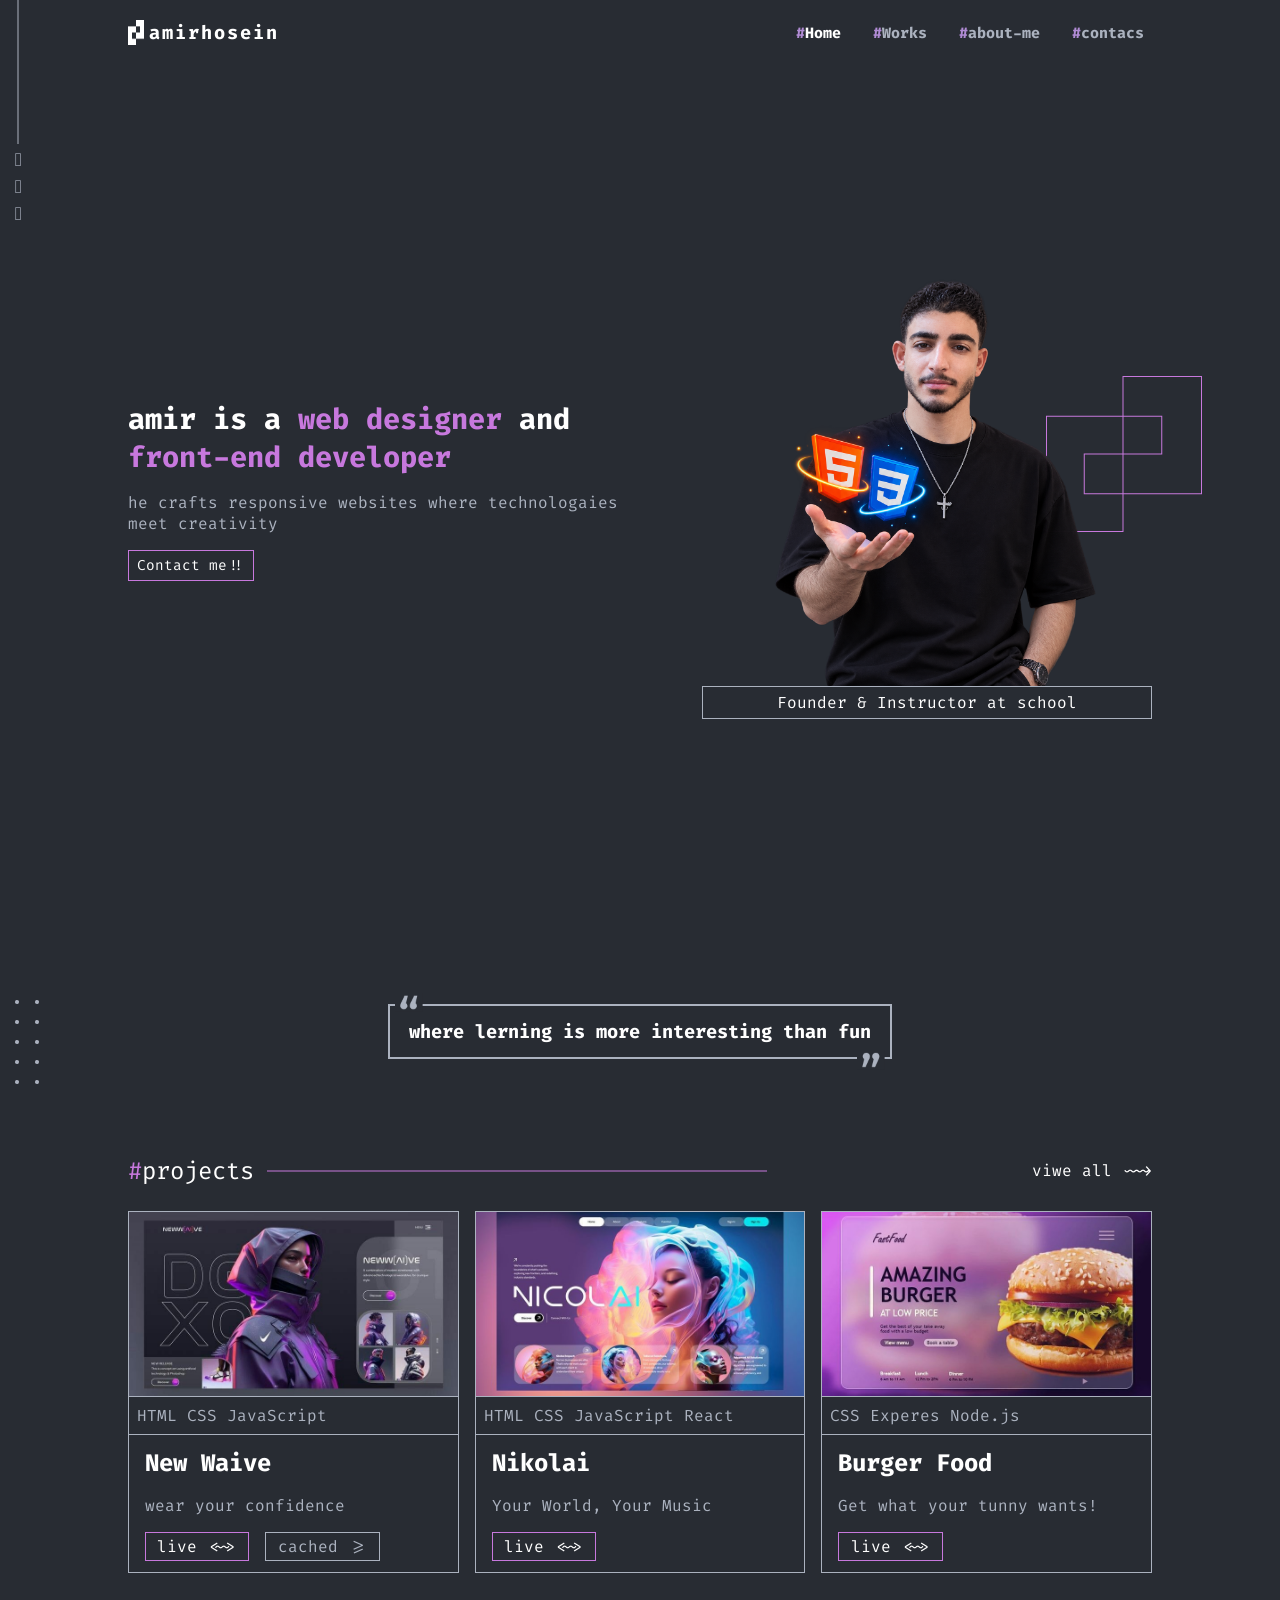
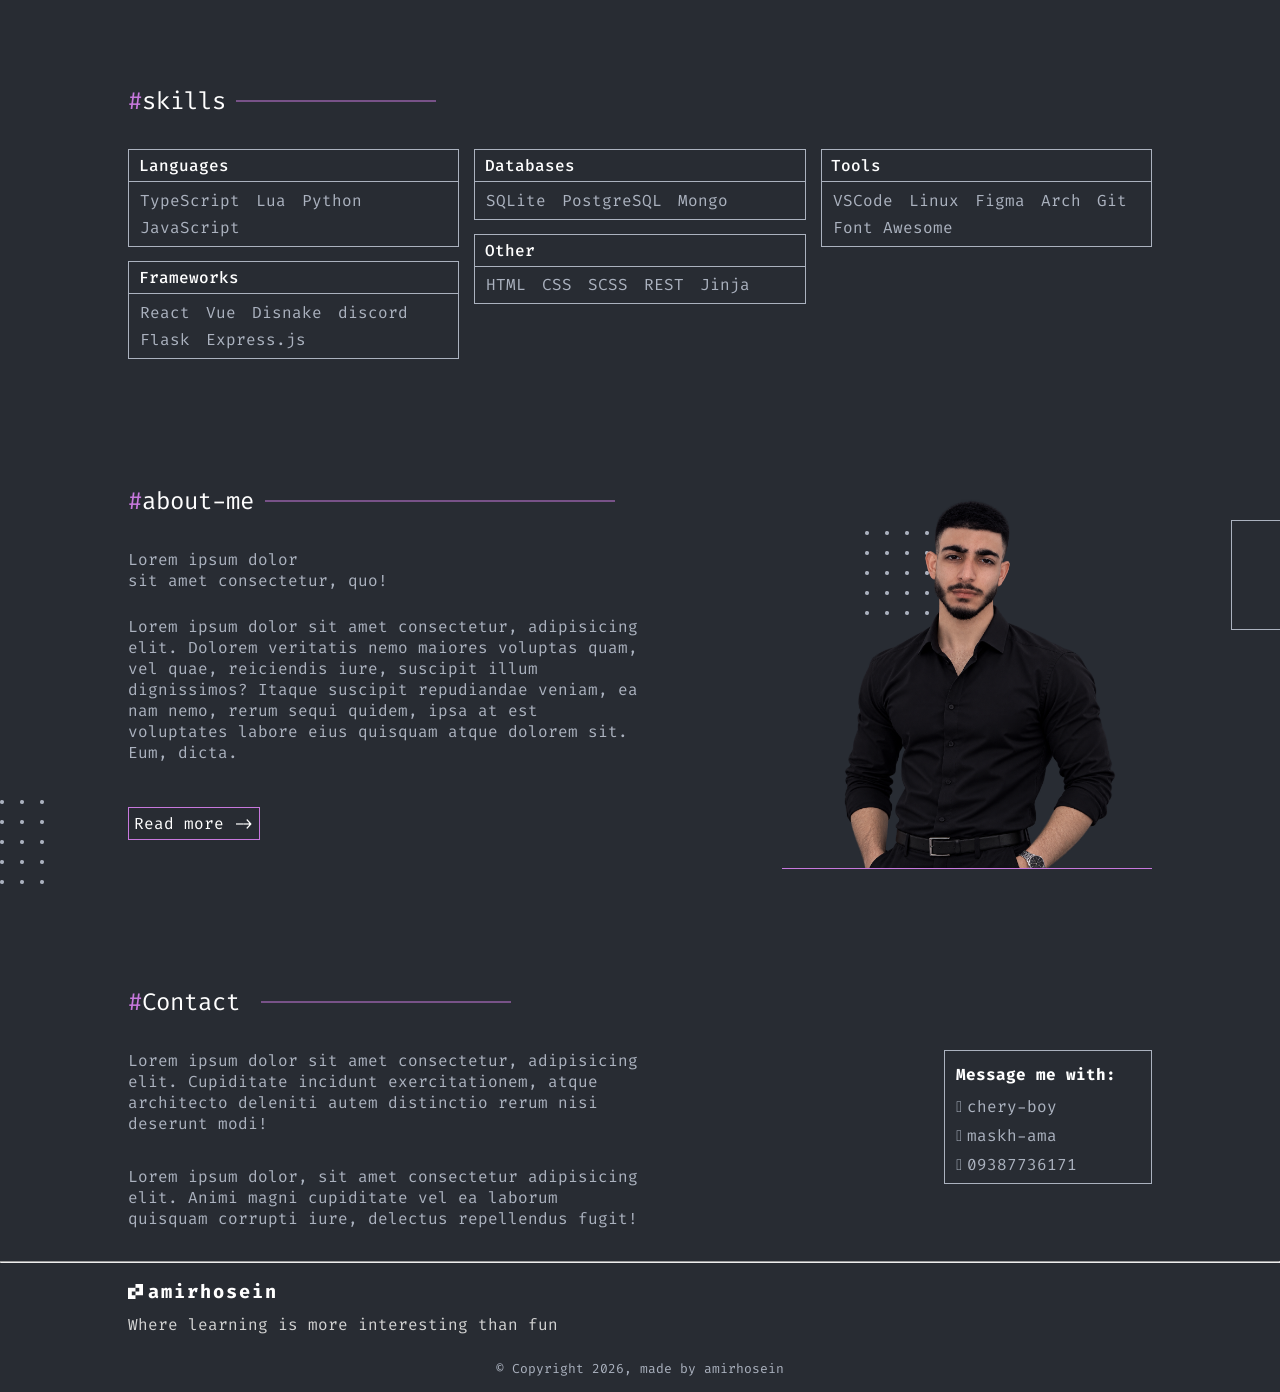
==== index.html @ d6e8367a "Add files via upload" ====
<!DOCTYPE html>
<html lang="en">
  <head>
    <meta charset="UTF-8" />
    <meta name="viewport" content="width=device-width, initial-scale=1.0" />
    <title>portfolio project</title>
    <link rel="stylesheet" href="./fonts/remixicon.css" />
    <link rel="stylesheet" href="./css/reset.css" />
    <link rel="stylesheet" href="./css/site3.css" />
    <link rel="stylesheet" href="./css/common.css">
  </head>
  <body>
    <!-- =================================header================================= -->
    <header class="main-header">
<a href="/" class="logo-header">
<img src="./images/images/logo.png" alt="logo">
  <h3 class="logo-name">amirhosein</h3>
</a>
      <nav>
        <ul class="header-list">
          <li>
            <a href="/" class="menu-option active"
              ><span class="sharp-sing">#</span>Home</a
            >
          </li>
          <li>
            <a href="./pages/projects.html" class="menu-option"
              ><span class="sharp-sing">#</span>Works</a
            >
          </li>
          <li>
            <a href="./pages/about.html" class="menu-option"
              ><span class="sharp-sing">#</span>about-me</a
            >
          </li>
          <li>
            <a href="./pages/contacts.html" class="menu-option"
              ><span class="sharp-sing">#</span>contacs</a>
          </li>
        </ul>
      </nav>
    </header>
    <!-- =============================================my info============================================= -->
    <div class="my-info">
      <section class="left-section">
        <h2>
          amir is a
          <span class="title-hilight">web designer</span> and <br />
          <span class="title-hilight">front-end developer</span>
        </h2>
        <p>
          he crafts responsive websites where technologaies <br />
          meet creativity
        </p>
        <a href="#">Contact me!!</a>
      </section>
      <section class="right-section">
        <img
          class="banner-img"
          src="./images/file_0000000006a08210802bda8597b601b0.png"
          alt="amirhosein"
        />
        <p class="banner-about">Founder & Instructor at school</p>
        <img
          src="./images/images/first-shape.png"
          alt="shape"
          class="first-shape"
        />
      </section>
    </div>
    <!-- ==============================slogan banner=============================== -->
    <div class="slogan-container">
      <div class="slogan-box">
        <img
          src="./images/icons/left-quote.png"
          alt=""
          class="quote left-quote"
        />
        <h3>where lerning is more interesting than fun</h3>
        <img
          src="./images/icons/right-quote.png"
          alt=""
          class="quote right-quote"
        />
      </div>
    </div>
    <!-- ==================================my other site================================ -->
    <div class="projects-container">
      <div class="projects-title-box">
        <h3 class="projects-title">
          <span class="title-hilight">#</span>projects
        </h3>
        <a href="#" class="project-viwe-more">viwe all ~~> </a>
      </div>
      <!-- ============================================================projects================================================== -->
      <div class="projects-list">
<section class="project-section">
  <img src="./images/images/project-1.jpg" alt="" class="project-img">
<div class="project-tecnologis">
  <span>HTML</span>
  <span>CSS</span>
  <span>JavaScript</span>
</div>
<div class="project-info-box">
  <h2 class="project-name">New Waive</h2>
<p class="project-text">wear your confidence</p>
<div class="project-action">
  <a href="#" class="project-link">live <~></a>
  <a href="#" class="project-cached">cached >=</a>
</div>
</div>

</section>

<section class="project-section">
  <img src="./images/images/project-2.jpg" alt="" class="project-img">
<div class="project-tecnologis">
  <span>HTML</span>
  <span>CSS</span>
  <span>JavaScript</span>
  <span>React</span>
</div>
<div class="project-info-box">
  <h2 class="project-name">Nikolai</h2>
<p class="project-text">Your World, Your Music</p>
<div class="project-action">
  <a href="#" class="project-link">live <~> </a>
</div>
</div>

</section>

<section class="project-section">
  <img src="./images/images/project-3.jpg" alt="" class="project-img">
<div class="project-tecnologis">
  <span>CSS</span>
  <span>Experes</span>
  <span>Node.js</span>
</div>
<div class="project-info-box">
  <h2 class="project-name">Burger Food</h2>
  <p class="project-text">Get what your tunny wants!</p>
  <div class="project-action">
    <a href="#" class="project-link">live <~> </a>
  </div>
</div>

</section>

      </div>
    </div>
    <!-- =====================================my skills=================================== -->
<div class="skills-container">
  <div class="skills-title-box">
    <h3 class="skills-title">
      <span class="title-hilight">#</span>skills
    </h3>
  </div>
<div class="skills-list">

<section class="skills-column">
  <div class="skills-box">
    <p class="box-header">Languages</p>
    <div class="box-content">
      <p class="skills">TypeScript</p>
      <p class="skills">Lua</p>
      <p class="skills">Python</p>
      <br>
      <p class="skills">JavaScript</p>
    </div>
  </div>

  <div class="skills-box">
    <p class="box-header">Frameworks</p>
    <div class="box-content">
      <p class="skills">React</p>
      <p class="skills">Vue</p>
      <p class="skills">Disnake</p>
      <p class="skills">discord</p>
      <br>
      <p class="skills">Flask</p>
      <p class="skills">Express.js</p>
    </div>
  </div>
</section>
<section class="skills-column">
  <div class="skills-box">
    <p class="box-header">Databases</p>
    <div class="box-content">
      <p class="skills">SQLite</p>
      <p class="skills">PostgreSQL</p>
      <p class="skills">Mongo</p>
    </div>
  </div>

  <div class="skills-box">
    <p class="box-header">Other</p>
    <div class="box-content">
      <p class="skills">HTML</p>
      <p class="skills">CSS</p>
      <p class="skills">SCSS</p>
      <p class="skills">REST</p>
      <p class="skills">Jinja</p>
    </div>
  </div>
</section>
<section class="skills-column">
  <div class="skills-box">
    <p class="box-header">Tools</p>
    <div class="box-content">
      <p class="skills">VSCode</p>
      <p class="skills">Linux</p>
      <p class="skills">Figma</p>
      <p class="skills">Arch</p>
      <p class="skills">Git</p>
      <p class="skills">Font Awesome</p>
    </div>
  </div>
</section>
</div>


</div>
<!-- ==========================================about me========================================= -->
<div class="about-container">
  <div class="about-title-box">
    <h3 class="about-title">
      <span class="title-hilight">#</span>about-me
    </h3>
  </div>
<div class="about-section-box">
<section class="about-section1">
  <p class="about-title-p">Lorem ipsum dolor <br> sit amet consectetur, quo!</p>
  <p class="about-ditaled-p">Lorem ipsum dolor sit amet consectetur, adipisicing elit. Dolorem veritatis nemo maiores voluptas quam, vel quae, reiciendis iure, suscipit illum dignissimos? Itaque suscipit repudiandae veniam, ea nam nemo, rerum sequi quidem, ipsa at est voluptates labore eius quisquam atque dolorem sit. Eum, dicta.</p>
  <a href="#" class="about-more">Read more -></a>
</section>
<section class="about-section2">
  <img src="./images/amir.png" alt="amir" class="about-img">
  <img src="./images/images/second-shape.png" alt="" class="shape-img">
</section>

</div>

</div>
<!-- ====================================contact======================================== -->
<div class="contact-container">
  <div class="contact-title-box">
    <h3 class="contact-title">
      <span class="title-hilight">#</span>Contact
    </h3>
  </div>
<div class="contact-section-box">
<section class="left-section">
<p class="contact-p">Lorem ipsum dolor sit amet consectetur, adipisicing elit. Cupiditate incidunt exercitationem, atque architecto deleniti autem distinctio rerum nisi deserunt modi!</p>
<p class="contact-p">Lorem ipsum dolor, sit amet consectetur adipisicing elit. Animi magni cupiditate vel ea laborum quisquam corrupti iure, delectus repellendus fugit!</p>
</section>
<section class="right-section">
<div class="message-box">
  <h4 class="message-header-title">Message me with:</h4>
<ul class="social-list">
 <li><a href="https://t.me/chery-boy" class="opation-list" target="_blank"><i class="ri-telegram-fill icon-contact"></i>chery-boy</a></li>
 <li><a href="https://" class="opation-list" target="_blank"><i class="ri-instagram-fill icon-contact"></i></i>maskh-ama</a></li>
 <li><a href="tel:09387736171" class="opation-list" target="_blank"><i class="ri-phone-fill icon-contact"></i>09387736171</a></li>
</ul>
</div>
</section>
</div>

</div>  
<!-- ===================================footer=========================== -->
<hr>
<footer>
  <a href="/" class="logo-header">
    <img src="./images/images/logo.png" alt="logo" class="img-footer">
      <h3 class="logo-name">amirhosein</h3>
    </a>
    <p>Where learning is more interesting than fun</p>
    <p>
      &copy; Copyright 2026, made by <a href="https://t.me/chery-boy" target="_blank">amirhosein</a>
    </p>
</footer>
<!-- ==========================dore site================================ -->
<div class="dor-fixed">
<a href="#"><i class="ri-twitter-x-fill link-fixed"></i></a>
<a href="#"><i class="ri-linkedin-fill link-fixed"></i></a>
<a href="" target="_blank"><i class="ri-instagram-fill link-fixed"></i></a>
</div>
<!-- =============================================-->
<img src="./images/images/second-shape.png" alt="" class="too-shape">
<!-- =================================================================== -->
<div class="tree-shape"></div>
<!-- =================================================================== -->
<img src="./images/images/second-shape.png" alt="" class="fore-shape">
<!-- =================================================================== -->
 
</body>
</html>
---- css/site3.css ----
body{
  font-size: 16px;
}
/* ==============================my info================================ */
.my-info {
  display: flex;
  width: 80%;
  margin: 2.5rem auto 4rem;
  justify-content: space-between;
  align-items: center;
  height: 100dvh;
}
.my-info .left-section h3{
  font-size:x-large;
}
.my-info .banner-img {
  width: 450px;
  height: 450px;
  object-fit: contain;
}
.banner-about {
  border: 1px solid #abb2bf;
  /* display: inline-block; */
  padding: 5px 13px;
  text-align: center;
  position: relative;
  top: -15px;
  background-color: #282c33;
}
.my-info .left-section h2 {
  font-size: 1.8rem;
}

.title-hilight {
  color: #c778dd;
}
.my-info .left-section p {
  color: #abb2bf;
  font-size: 1rem;
  margin: 1rem 0;
}
.my-info .left-section a {
  display: inline-block;
  border: 1px solid #c778dd;
  padding: 5px 8px;
  font-size: 0.9rem;
  background-color: #282c33;
  transition: all 0.3s;
}
.my-info .left-section a:hover {
  background-color: rgba(199, 120, 221, 0.2);
}
.right-section {
  position: relative;
}
.first-shape {
  position: absolute;
  top: 130px;
  right: -50px;
  z-index: -10;
}
/* =====================================slogan banner==================================================== */
.slogan-container {
  margin: 0 auto;
  text-align: center;
}
.slogan-container .slogan-box {
  border: 2px solid #abb2bf;
  display: inline-block;
  padding: 0.8rem 1.2rem;
  position: relative;
}
.slogan-container .slogan-box .quote {
  position: absolute;
  width: 28px;
}

.slogan-container .slogan-box .left-quote {
  left: 5px;
  top: -13px;
}

.slogan-container .slogan-box .right-quote {
  right: 5px;
  bottom: -13px;
}
/* ======================================================projects section============================================================ */

.projects-container {
  width: 80%;
  margin: 6rem auto 0;
}

.projects-container .projects-title-box {
  display: flex;
  justify-content: space-between;
  align-items: center;
  margin-bottom: 1.5rem;
}
.projects-container .projects-title-box .project-viwe-more {
  transition: all 0.3s;
}
.projects-container .projects-title-box .project-viwe-more:hover {
  color: #c778dd;
}

.projects-container .projects-title-box .projects-title {
  display: flex;
  font-size: 1.5rem;
  font-weight: 400;
  position: relative;
}
.projects-container .projects-title-box .projects-title::after {
  content: "";
  width: 500px;
  height: 1px;
  background-color: #c778dd;
  position: absolute;
  top: 50%;
  left: 110%;
  transform: translateY(-50%);
}

/* =====================================================projects================================================================ */

.projects-list {
  display: flex;
  gap: 1rem;
}
.projects-list .project-section {
  border: 1px solid #abb2bf;
}
.projects-list .project-section .project-img {
  display: block;
  width: 100%;
  aspect-ratio: 16/9;
  object-fit: cover;
}
.projects-list .project-section .project-tecnologis {
  border-block: 1px solid #abb2bf;
  color: #abb2bf;
  padding: 0.5rem;
}
.projects-list .project-section .project-info-box {
  padding: 0.7rem 1rem;
}
.projects-list .project-section .project-info-box .project-text {
  margin: 1rem 0;
  color: #abb2bf;
}
.projects-list .project-section .project-action {
  display: flex;
  gap: 1rem;
}
.projects-list
  .project-section
  .project-info-box
  .project-action
  .project-link {
  border: 1px solid #c778dd;
  padding: 0.2rem 0.7rem;
  transition: all 0.3s;
}
.projects-list
  .project-section
  .project-info-box
  .project-action
  .project-link:hover {
  background-color: #c778dd34;
}
.projects-list
  .project-section
  .project-info-box
  .project-action
  .project-cached {
  color: #abb2bf;
  padding: 0.2rem 0.7rem;
  border: 1px solid #abb2bf;
  transition: all 0.3s;
}
.projects-list
  .project-section
  .project-info-box
  .project-action
  .project-cached:hover {
  background-color: #abb2bf59;
}
/* ==================================================my skills================================================= */
.skills-container {
  width: 80%;
  margin: 7rem auto;
}
.skills-container .skills-title-box {
  display: flex;
}
.skills-container .skills-title-box .skills-title {
  position: relative;
  margin-bottom: 2rem;
  font-size: 1.5rem;
  font-weight: 400;
}

.skills-container .skills-title-box .skills-title::after {
  content: "";
  width: 200px;
  height: 1px;
  background-color: #c778dd;
  position: absolute;
  top: 50%;
  left: 110%;
  transform: translateY(-50%);
}
.skills-list {
  display: flex;
  gap: 15px;
}
.skills-column {
  width: 100%;
}

.skills-column .skills-box {
  margin-bottom: 0.9rem;
  border: 1px solid #abb2bf;
}

.skills-column .skills-box .box-header {
  border-bottom: 1px solid #abb2bf;
  padding: 0.3rem 0.6rem;
  font-weight: 500;
}

.skills-column .skills-box .box-content .skills {
  display: inline;
  padding: 3px;
}
.skills-column .skills-box .box-content {
  padding: 0.3rem 0.5rem;
  color: #abb2bf;
  line-height: 1.7rem;
}
/* ====================================================about================================================ */

.about-container .about-title-box {
  display: flex;
}
.about-container .about-title-box .about-title {
  position: relative;
  margin-bottom: 2rem;
  font-size: 1.5rem;
  font-weight: 400;
}

.about-container .about-title-box .about-title::after {
  content: "";
  width: 350px;
  height: 1px;
  background-color: #c778dd;
  position: absolute;
  top: 50%;
  left: 109%;
  transform: translateY(-50%);
}

.about-container {
  width: 80%;
  margin: 7rem auto;
}
.about-container .about-title-box {
  display: flex;
  margin: 0 auto;
}
.about-container .about-section-box {
  display: flex;
  justify-content: space-between;
}
.about-container .about-section-box .about-more {
  border: 1px solid #c778dd;
  padding: 0.3rem;
  transition: all 0.3s;
}
.about-container .about-section-box .about-more:hover {
  background-color: #c778dd4f;
}
.about-container .about-section-box .about-section1 .about-title-p {
  color: #abb2bf;
}

.about-container .about-section-box .about-section1 .about-ditaled-p {
  padding: 25px 0 50px;
  color: #abb2bf;
}
.about-container .about-section-box .about-section1 {
  width: 50%;
}
.about-container .about-section-box .about-section2 {
  position: relative;
  width: 50%;
  text-align: right;
}
.about-container .about-section-box .about-section2 .about-img {
  margin-top: -50px;
  width: 370px;
  height: 370px;
  object-fit: contain;
  text-align: right;
  border-bottom: 1px solid #c778dd;
}
.about-container .about-section-box .about-section2 .shape-img {
  position: absolute;
  top: -18px;
  left: 225px;
  z-index: -11;
}
/* =========================================================contact========================================================== */

.contact-container {
  width: 80%;
  margin: 0 auto;
}
.about-container .about-title-box {
  display: flex;
}
.contact-container .contact-title-box .contact-title {
  position: relative;
  margin-bottom: 2rem;
  font-size: 1.5rem;
  font-weight: 400;
}

.contact-container .contact-title-box .contact-title::after {
  content: "";
  width: 250px;
  height: 1px;
  background-color: #c778dd;
  position: absolute;
  top: 50%;
  left: 13%;
  transform: translateY(-50%);
}
.contact-container .contact-section-box {
  display: flex;
}
.contact-container .contact-section-box .left-section {
  width: 50%;
}
.contact-container .contact-section-box .left-section .contact-p {
  color: #abb2bf;
}
.contact-container .contact-section-box .left-section p {
  padding-bottom: 2rem;
}
.contact-container .contact-section-box .right-section {
  width: 50%;
  text-align: right;
  align-self: flex-center;
}
.contact-section-box .right-section .message-box {
  border: 1px solid #abb2bf;
  display: inline-block;
  padding: 0.5rem 0.7rem;
  width: 13rem;
  text-align: left;
}

.contact-section-box .right-section .message-box .message-header-title {
  padding: 5px 0 0.7rem;
}
.contact-section-box .right-section .message-box .social-list {
  display: flex;
  flex-direction: column;
  gap: 0.5rem;
}
.contact-section-box .right-section .message-box .social-list .opation-list {
  color: #abb2bf;
  transition: all 0.3s;
}
.contact-section-box
  .right-section
  .message-box
  .social-list
  .opation-list:hover {
  color: white;
}
.contact-section-box
  .right-section
  .message-box
  .social-list
  .opation-list
  .icon-contact {
  padding-right: 5px;
}

/* ====================================================================== */
.too-shape{
  position: absolute;
  top: 1000px;
  left: -3.5%;
}
/* ====================================================================== */
.tree-shape{
  width: 100px;
  height: 110px;
  border: 1px solid #abb2bf;
  position: absolute;
  top: 2120px;
  right: -4%;
}
/* =================================================================== */
.fore-shape{
  position: absolute;
top: 2400px;
left: -40px;

}
---- css/common.css ----
/* =============================header=================================*/
.main-header {
    display: flex;
    width: 100%;
    justify-content: space-between;
    margin: 0 auto;
    padding: 20px 10% 15px;
    background-color: #282c33;
    align-items: center;
    position: fixed;
    top: 0;
    z-index: 100;
  }
  .logo-header .logo-name {
    letter-spacing: 2px;
  }
  
  .logo-header {
    display: flex;
    gap: 0.3rem;
  }
  .header-list {
    display: flex;
    gap: 1rem;
    font-size: 15px;
    font-weight: bold;
  }
  .header-list .menu-option.active {
    color: white;
  }
  
  .sharp-sing {
    color: rgb(176, 139, 212);
  }
  .menu-option {
    color: #abb2bf;
    transition: all 0.3s;
    padding: 1px 0.5rem;
  }
  .menu-option:hover {
    color: white;
  }
  
  #icon-name-header {
    padding-right: 5px;
  }
  /* ===============================dor=========================== */
.dor-fixed{
    display:inline-flex;
    flex-direction: column;
    gap: 5px;
    position: fixed;
    top: 0;
    left: 15px;
    z-index:101;
  }
  .dor-fixed::before{
  content:"";
  height: 9rem;
  width: 1px;
  background-color: #abb2bf;
  margin: 0 auto;
  transform: translateX(-50%);
  }
  .dor-fixed .link-fixed{
    font-size: 1.2rem;
    color: #abb2bf;
    transition: color 0.3s;
  }
  .dor-fixed .link-fixed:hover{
    color: white;
  }
 /* =======================footer======================= */
footer{
  width: 80%;
margin: 0 auto;
}
footer .img-footer{
  width: 15px;
  height: 15px;
display: block;
}
footer p:first-of-type{
  padding: 10px 0 25px;
  color: rgb(211, 211, 211);
}
footer .logo-header{
  display: inline-flex;
  align-items: center;
  margin-top:1rem;
}
footer p:last-child{
  color: #abb2bf;
  width: 100%;
  text-align: center;
font-size:13px;
margin-bottom: 15px;
}
footer p a{
  color: #abb2bf;
}
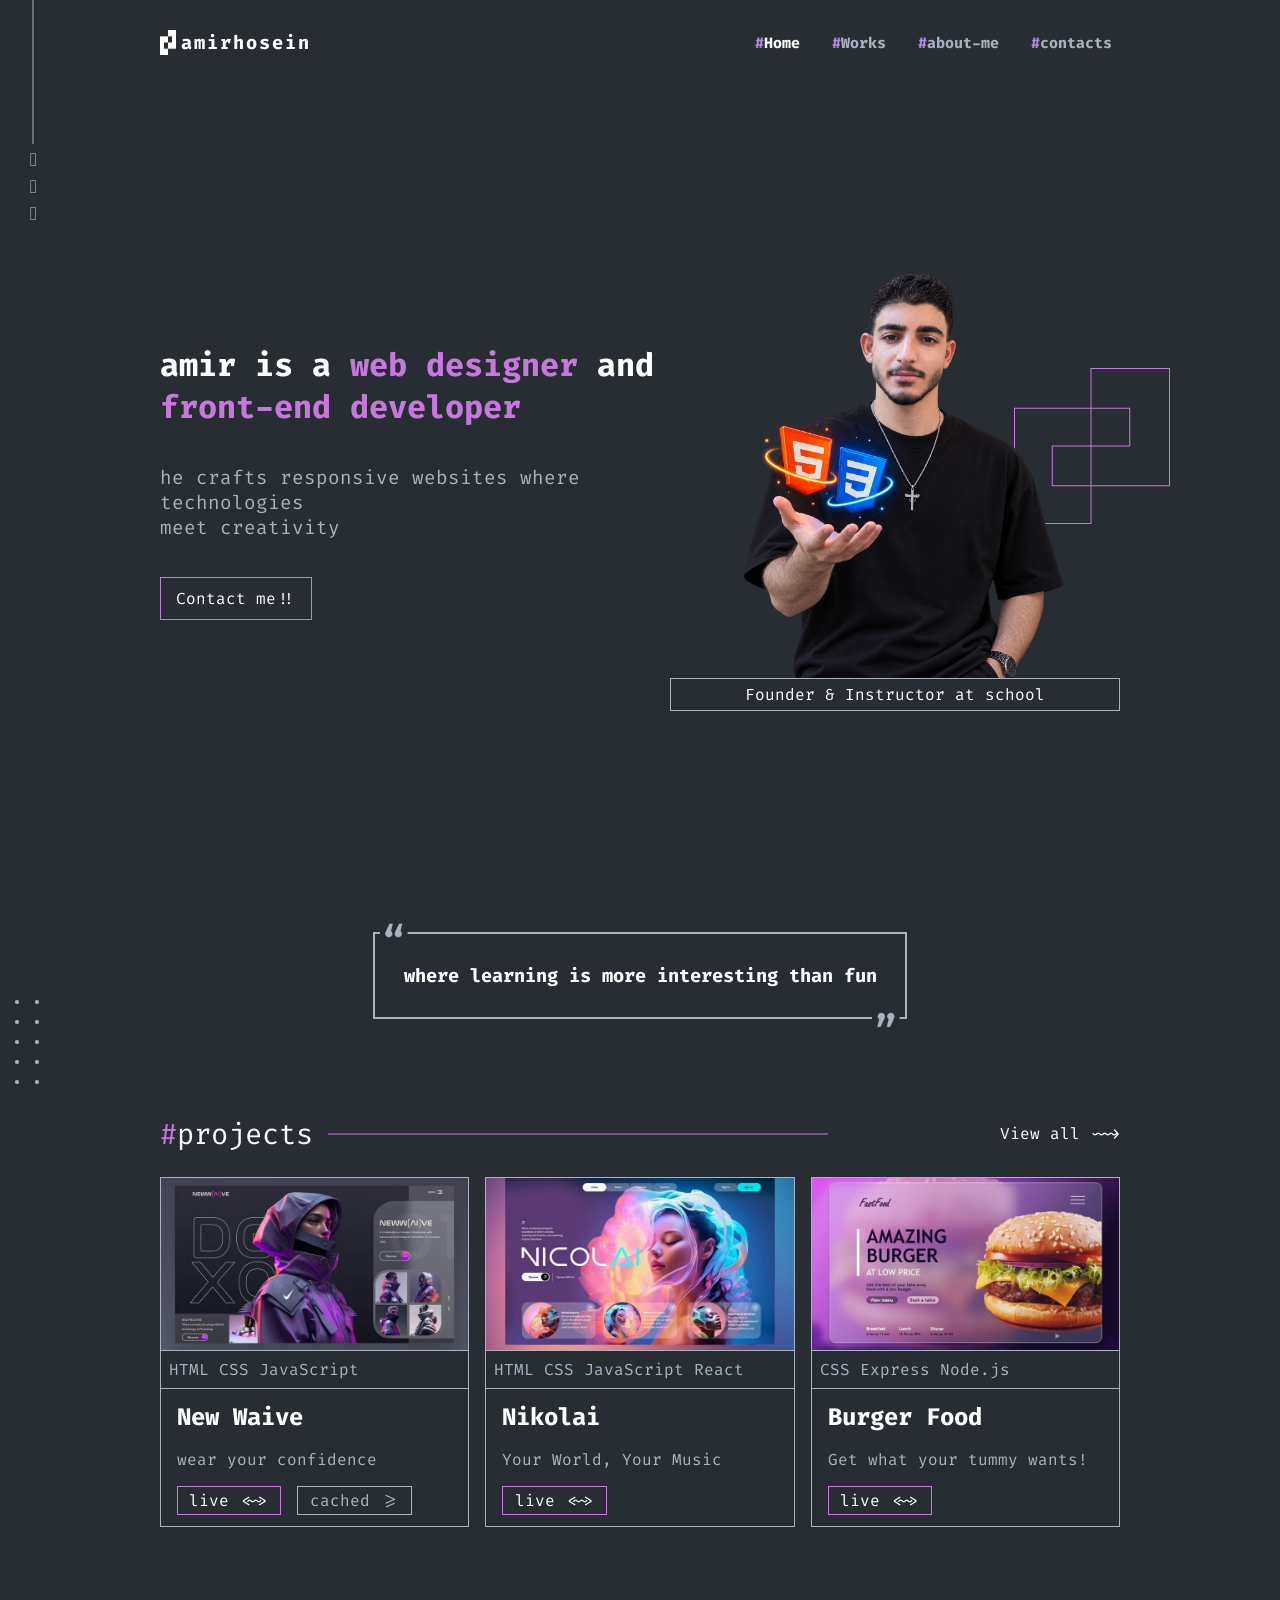
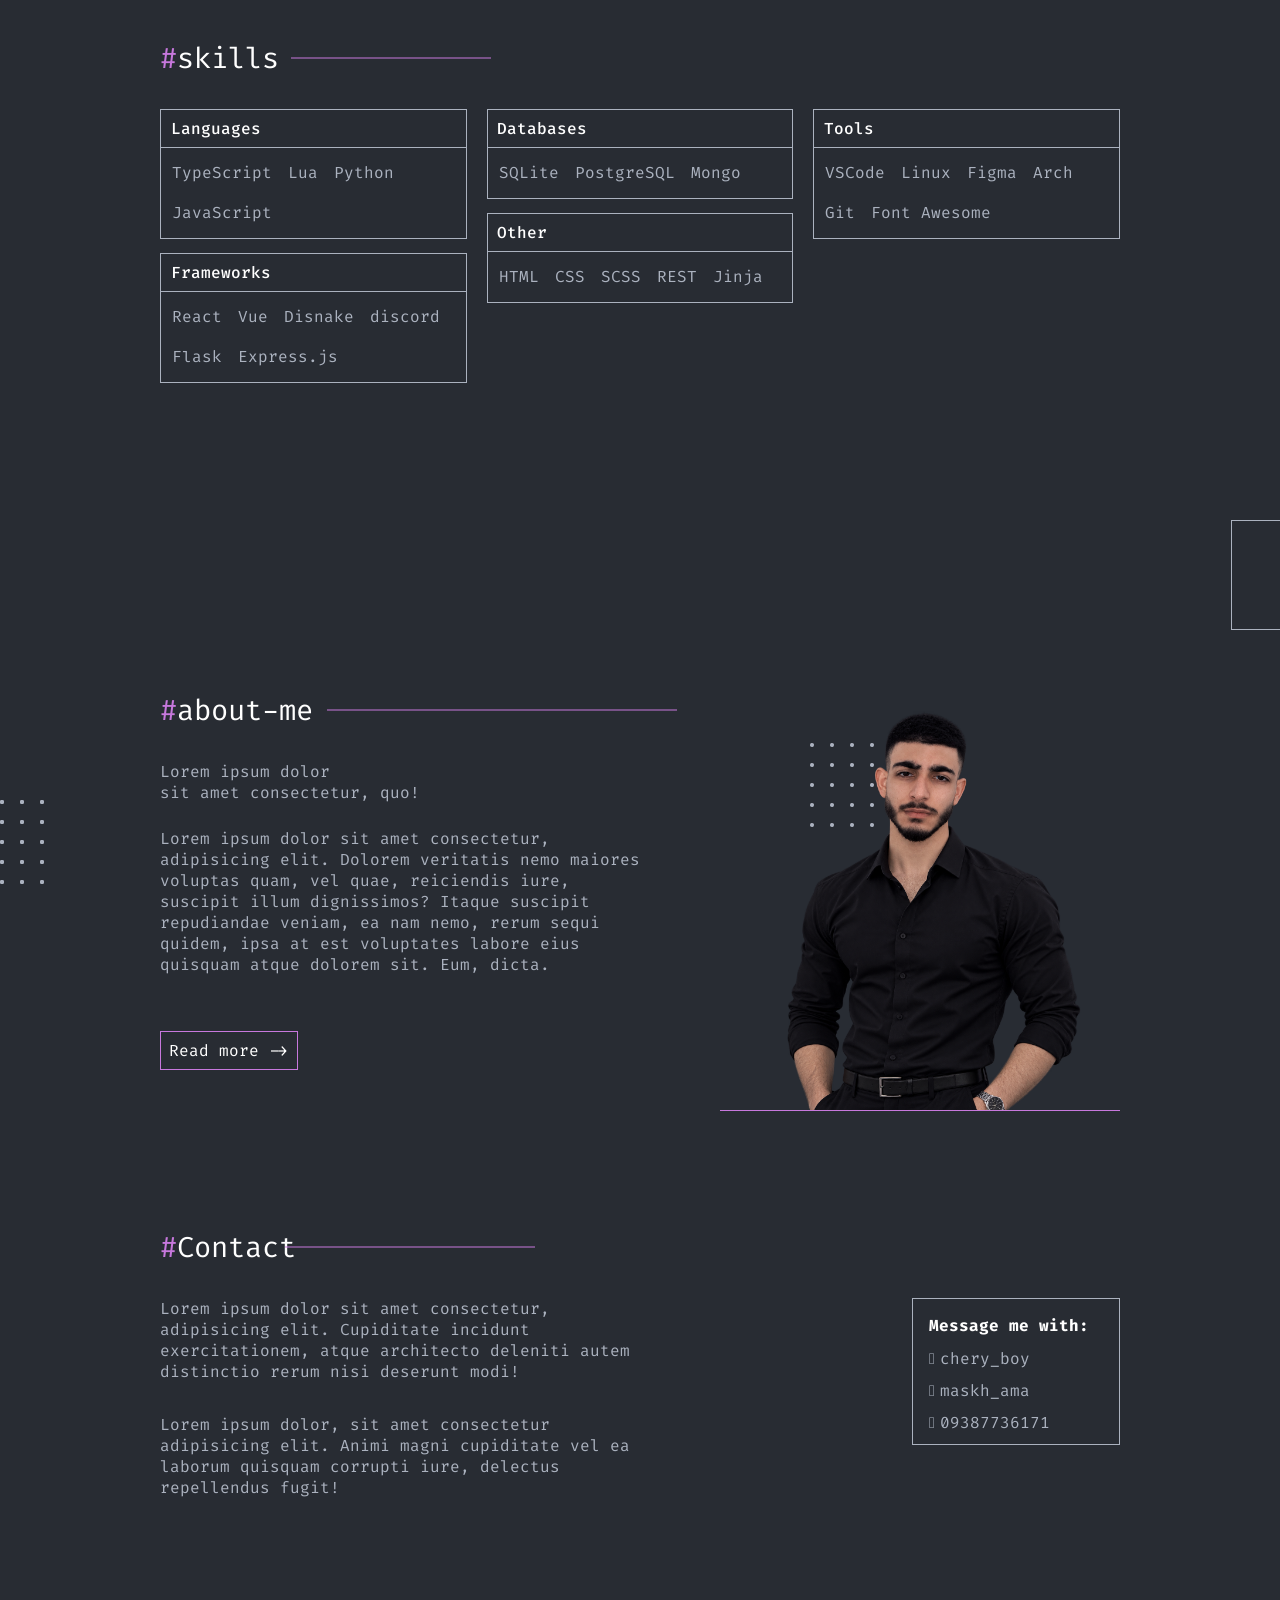
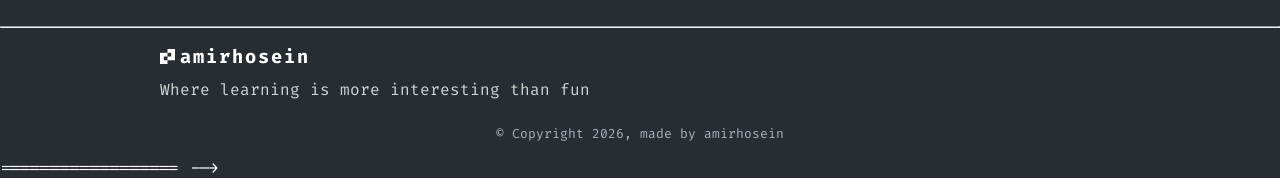
==== commit bb8c8de2: "update site" ====
--- a/index.html
+++ b/index.html
@@ -1,297 +1,328 @@
-<!DOCTYPE html>
-<html lang="en">
-  <head>
-    <meta charset="UTF-8" />
-    <meta name="viewport" content="width=device-width, initial-scale=1.0" />
-    <title>portfolio project</title>
-    <link rel="stylesheet" href="./fonts/remixicon.css" />
-    <link rel="stylesheet" href="./css/reset.css" />
-    <link rel="stylesheet" href="./css/site3.css" />
-    <link rel="stylesheet" href="./css/common.css">
-  </head>
-  <body>
-    <!-- =================================header================================= -->
-    <header class="main-header">
-<a href="/" class="logo-header">
-<img src="./images/images/logo.png" alt="logo">
-  <h3 class="logo-name">amirhosein</h3>
-</a>
-      <nav>
-        <ul class="header-list">
-          <li>
-            <a href="/" class="menu-option active"
-              ><span class="sharp-sing">#</span>Home</a
-            >
-          </li>
-          <li>
-            <a href="./pages/projects.html" class="menu-option"
-              ><span class="sharp-sing">#</span>Works</a
-            >
-          </li>
-          <li>
-            <a href="./pages/about.html" class="menu-option"
-              ><span class="sharp-sing">#</span>about-me</a
-            >
-          </li>
-          <li>
-            <a href="./pages/contacts.html" class="menu-option"
-              ><span class="sharp-sing">#</span>contacs</a>
-          </li>
-        </ul>
-      </nav>
-    </header>
-    <!-- =============================================my info============================================= -->
-    <div class="my-info">
-      <section class="left-section">
-        <h2>
-          amir is a
-          <span class="title-hilight">web designer</span> and <br />
-          <span class="title-hilight">front-end developer</span>
-        </h2>
-        <p>
-          he crafts responsive websites where technologaies <br />
-          meet creativity
-        </p>
-        <a href="#">Contact me!!</a>
-      </section>
-      <section class="right-section">
-        <img
-          class="banner-img"
-          src="./images/file_0000000006a08210802bda8597b601b0.png"
-          alt="amirhosein"
-        />
-        <p class="banner-about">Founder & Instructor at school</p>
-        <img
-          src="./images/images/first-shape.png"
-          alt="shape"
-          class="first-shape"
-        />
-      </section>
-    </div>
-    <!-- ==============================slogan banner=============================== -->
-    <div class="slogan-container">
-      <div class="slogan-box">
-        <img
-          src="./images/icons/left-quote.png"
-          alt=""
-          class="quote left-quote"
-        />
-        <h3>where lerning is more interesting than fun</h3>
-        <img
-          src="./images/icons/right-quote.png"
-          alt=""
-          class="quote right-quote"
-        />
-      </div>
-    </div>
-    <!-- ==================================my other site================================ -->
-    <div class="projects-container">
-      <div class="projects-title-box">
-        <h3 class="projects-title">
-          <span class="title-hilight">#</span>projects
-        </h3>
-        <a href="#" class="project-viwe-more">viwe all ~~> </a>
-      </div>
-      <!-- ============================================================projects================================================== -->
-      <div class="projects-list">
-<section class="project-section">
-  <img src="./images/images/project-1.jpg" alt="" class="project-img">
-<div class="project-tecnologis">
-  <span>HTML</span>
-  <span>CSS</span>
-  <span>JavaScript</span>
-</div>
-<div class="project-info-box">
-  <h2 class="project-name">New Waive</h2>
-<p class="project-text">wear your confidence</p>
-<div class="project-action">
-  <a href="#" class="project-link">live <~></a>
-  <a href="#" class="project-cached">cached >=</a>
-</div>
-</div>
-
-</section>
-
-<section class="project-section">
-  <img src="./images/images/project-2.jpg" alt="" class="project-img">
-<div class="project-tecnologis">
-  <span>HTML</span>
-  <span>CSS</span>
-  <span>JavaScript</span>
-  <span>React</span>
-</div>
-<div class="project-info-box">
-  <h2 class="project-name">Nikolai</h2>
-<p class="project-text">Your World, Your Music</p>
-<div class="project-action">
-  <a href="#" class="project-link">live <~> </a>
-</div>
-</div>
-
-</section>
-
-<section class="project-section">
-  <img src="./images/images/project-3.jpg" alt="" class="project-img">
-<div class="project-tecnologis">
-  <span>CSS</span>
-  <span>Experes</span>
-  <span>Node.js</span>
-</div>
-<div class="project-info-box">
-  <h2 class="project-name">Burger Food</h2>
-  <p class="project-text">Get what your tunny wants!</p>
-  <div class="project-action">
-    <a href="#" class="project-link">live <~> </a>
-  </div>
-</div>
-
-</section>
-
-      </div>
-    </div>
-    <!-- =====================================my skills=================================== -->
-<div class="skills-container">
-  <div class="skills-title-box">
-    <h3 class="skills-title">
-      <span class="title-hilight">#</span>skills
-    </h3>
-  </div>
-<div class="skills-list">
-
-<section class="skills-column">
-  <div class="skills-box">
-    <p class="box-header">Languages</p>
-    <div class="box-content">
-      <p class="skills">TypeScript</p>
-      <p class="skills">Lua</p>
-      <p class="skills">Python</p>
-      <br>
-      <p class="skills">JavaScript</p>
-    </div>
-  </div>
-
-  <div class="skills-box">
-    <p class="box-header">Frameworks</p>
-    <div class="box-content">
-      <p class="skills">React</p>
-      <p class="skills">Vue</p>
-      <p class="skills">Disnake</p>
-      <p class="skills">discord</p>
-      <br>
-      <p class="skills">Flask</p>
-      <p class="skills">Express.js</p>
-    </div>
-  </div>
-</section>
-<section class="skills-column">
-  <div class="skills-box">
-    <p class="box-header">Databases</p>
-    <div class="box-content">
-      <p class="skills">SQLite</p>
-      <p class="skills">PostgreSQL</p>
-      <p class="skills">Mongo</p>
-    </div>
-  </div>
-
-  <div class="skills-box">
-    <p class="box-header">Other</p>
-    <div class="box-content">
-      <p class="skills">HTML</p>
-      <p class="skills">CSS</p>
-      <p class="skills">SCSS</p>
-      <p class="skills">REST</p>
-      <p class="skills">Jinja</p>
-    </div>
-  </div>
-</section>
-<section class="skills-column">
-  <div class="skills-box">
-    <p class="box-header">Tools</p>
-    <div class="box-content">
-      <p class="skills">VSCode</p>
-      <p class="skills">Linux</p>
-      <p class="skills">Figma</p>
-      <p class="skills">Arch</p>
-      <p class="skills">Git</p>
-      <p class="skills">Font Awesome</p>
-    </div>
-  </div>
-</section>
-</div>
-
-
-</div>
-<!-- ==========================================about me========================================= -->
-<div class="about-container">
-  <div class="about-title-box">
-    <h3 class="about-title">
-      <span class="title-hilight">#</span>about-me
-    </h3>
-  </div>
-<div class="about-section-box">
-<section class="about-section1">
-  <p class="about-title-p">Lorem ipsum dolor <br> sit amet consectetur, quo!</p>
-  <p class="about-ditaled-p">Lorem ipsum dolor sit amet consectetur, adipisicing elit. Dolorem veritatis nemo maiores voluptas quam, vel quae, reiciendis iure, suscipit illum dignissimos? Itaque suscipit repudiandae veniam, ea nam nemo, rerum sequi quidem, ipsa at est voluptates labore eius quisquam atque dolorem sit. Eum, dicta.</p>
-  <a href="#" class="about-more">Read more -></a>
-</section>
-<section class="about-section2">
-  <img src="./images/amir.png" alt="amir" class="about-img">
-  <img src="./images/images/second-shape.png" alt="" class="shape-img">
-</section>
-
-</div>
-
-</div>
-<!-- ====================================contact======================================== -->
-<div class="contact-container">
-  <div class="contact-title-box">
-    <h3 class="contact-title">
-      <span class="title-hilight">#</span>Contact
-    </h3>
-  </div>
-<div class="contact-section-box">
-<section class="left-section">
-<p class="contact-p">Lorem ipsum dolor sit amet consectetur, adipisicing elit. Cupiditate incidunt exercitationem, atque architecto deleniti autem distinctio rerum nisi deserunt modi!</p>
-<p class="contact-p">Lorem ipsum dolor, sit amet consectetur adipisicing elit. Animi magni cupiditate vel ea laborum quisquam corrupti iure, delectus repellendus fugit!</p>
-</section>
-<section class="right-section">
-<div class="message-box">
-  <h4 class="message-header-title">Message me with:</h4>
-<ul class="social-list">
- <li><a href="https://t.me/chery-boy" class="opation-list" target="_blank"><i class="ri-telegram-fill icon-contact"></i>chery-boy</a></li>
- <li><a href="https://" class="opation-list" target="_blank"><i class="ri-instagram-fill icon-contact"></i></i>maskh-ama</a></li>
- <li><a href="tel:09387736171" class="opation-list" target="_blank"><i class="ri-phone-fill icon-contact"></i>09387736171</a></li>
-</ul>
-</div>
-</section>
-</div>
-
-</div>  
-<!-- ===================================footer=========================== -->
-<hr>
-<footer>
-  <a href="/" class="logo-header">
-    <img src="./images/images/logo.png" alt="logo" class="img-footer">
-      <h3 class="logo-name">amirhosein</h3>
-    </a>
-    <p>Where learning is more interesting than fun</p>
-    <p>
-      &copy; Copyright 2026, made by <a href="https://t.me/chery-boy" target="_blank">amirhosein</a>
-    </p>
-</footer>
-<!-- ==========================dore site================================ -->
-<div class="dor-fixed">
-<a href="#"><i class="ri-twitter-x-fill link-fixed"></i></a>
-<a href="#"><i class="ri-linkedin-fill link-fixed"></i></a>
-<a href="" target="_blank"><i class="ri-instagram-fill link-fixed"></i></a>
-</div>
-<!-- =============================================-->
-<img src="./images/images/second-shape.png" alt="" class="too-shape">
-<!-- =================================================================== -->
-<div class="tree-shape"></div>
-<!-- =================================================================== -->
-<img src="./images/images/second-shape.png" alt="" class="fore-shape">
-<!-- =================================================================== -->
- 
-</body>
-</html>
+<!DOCTYPE html>
+<html lang="en">
+  <head>
+    <meta charset="UTF-8" />
+    <meta name="viewport" content="width=device-width, initial-scale=1.0" />
+    <title>portfolio project</title>
+    <link rel="stylesheet" href="./fonts/remixicon.css" />
+    <link rel="stylesheet" href="./css/reset.css" />
+    <link rel="stylesheet" href="./css/site3.css" />
+    <link rel="stylesheet" href="./css/common.css" />
+    <link rel="stylesheet" href="./css/responsive.css" />
+  </head>
+  <body>
+    <!-- =================================header================================= -->
+    <header class="main-header">
+      <a href="/" class="logo-header">
+        <img src="./images/images/logo.png" alt="logo">
+        <h3 class="logo-name">amirhosein</h3>
+      </a>
+
+      <button class="nav-toggle" type="button" aria-label="Toggle menu" aria-expanded="false" aria-controls="primary-nav">
+        <span></span><span></span><span></span>
+      </button>
+
+      <nav class="nav-menu" id="primary-nav">
+        <ul class="header-list">
+          <li><a href="/" class="menu-option active"><span class="sharp-sing">#</span>Home</a></li>
+          <li><a href="./pages/projects.html" class="menu-option"><span class="sharp-sing">#</span>Works</a></li>
+          <li><a href="./pages/about.html" class="menu-option"><span class="sharp-sing">#</span>about-me</a></li>
+          <li><a href="./pages/contacts.html" class="menu-option"><span class="sharp-sing">#</span>contacts</a></li>
+        </ul>
+      </nav>
+    </header>
+    <!-- =============================================my info============================================= -->
+    <div class="my-info">
+      <section class="left-section">
+        <h2>
+          amir is a
+          <span class="title-hilight">web designer</span> and <br />
+          <span class="title-hilight">front-end developer</span>
+        </h2>
+        <p>
+          he crafts responsive websites where technologies <br />
+          meet creativity
+        </p>
+        <a href="#">Contact me!!</a>
+      </section>
+      <section class="right-section">
+        <img
+          class="banner-img"
+          src="./images/file_0000000006a08210802bda8597b601b0.png"
+          alt="amirhosein"
+        />
+        <p class="banner-about">Founder & Instructor at school</p>
+        <img
+          src="./images/images/first-shape.png"
+          alt="shape"
+          class="first-shape"
+        />
+      </section>
+    </div>
+    <!-- ==============================slogan banner=============================== -->
+    <div class="slogan-container">
+      <div class="slogan-box">
+        <img
+          src="./images/icons/left-quote.png"
+          alt=""
+          class="quote left-quote"
+        />
+        <h3>where learning is more interesting than fun</h3>
+        <img
+          src="./images/icons/right-quote.png"
+          alt=""
+          class="quote right-quote"
+        />
+      </div>
+    </div>
+    <!-- ==================================my other site================================ -->
+    <div class="projects-container">
+      <div class="projects-title-box">
+        <h3 class="projects-title">
+          <span class="title-hilight">#</span>projects
+        </h3>
+        <a href="#" class="project-viwe-more">View all ~~> </a>
+      </div>
+      <!-- ============================================================projects================================================== -->
+      <div class="projects-list">
+<section class="project-section">
+  <img src="./images/images/project-1.jpg" alt="" class="project-img">
+<div class="project-tecnologis">
+  <span>HTML</span>
+  <span>CSS</span>
+  <span>JavaScript</span>
+</div>
+<div class="project-info-box">
+  <h2 class="project-name">New Waive</h2>
+<p class="project-text">wear your confidence</p>
+<div class="project-action">
+  <a href="#" class="project-link">live <~></a>
+  <a href="#" class="project-cached">cached >=</a>
+</div>
+</div>
+
+</section>
+
+<section class="project-section">
+  <img src="./images/images/project-2.jpg" alt="" class="project-img">
+<div class="project-tecnologis">
+  <span>HTML</span>
+  <span>CSS</span>
+  <span>JavaScript</span>
+  <span>React</span>
+</div>
+<div class="project-info-box">
+  <h2 class="project-name">Nikolai</h2>
+<p class="project-text">Your World, Your Music</p>
+<div class="project-action">
+  <a href="#" class="project-link">live <~> </a>
+</div>
+</div>
+
+</section>
+
+<section class="project-section">
+  <img src="./images/images/project-3.jpg" alt="" class="project-img">
+<div class="project-tecnologis">
+  <span>CSS</span>
+  <span>Express</span>
+  <span>Node.js</span>
+</div>
+<div class="project-info-box">
+  <h2 class="project-name">Burger Food</h2>
+  <p class="project-text">Get what your tummy wants!</p>
+  <div class="project-action">
+    <a href="#" class="project-link">live <~> </a>
+  </div>
+</div>
+
+</section>
+
+      </div>
+    </div>
+    <!-- =====================================my skills=================================== -->
+<div class="skills-container">
+  <div class="skills-title-box">
+    <h3 class="skills-title">
+      <span class="title-hilight">#</span>skills
+    </h3>
+  </div>
+<div class="skills-list">
+
+<section class="skills-column">
+  <div class="skills-box">
+    <p class="box-header">Languages</p>
+    <div class="box-content">
+      <p class="skills">TypeScript</p>
+      <p class="skills">Lua</p>
+      <p class="skills">Python</p>
+      <br>
+      <p class="skills">JavaScript</p>
+    </div>
+  </div>
+
+  <div class="skills-box">
+    <p class="box-header">Frameworks</p>
+    <div class="box-content">
+      <p class="skills">React</p>
+      <p class="skills">Vue</p>
+      <p class="skills">Disnake</p>
+      <p class="skills">discord</p>
+      <br>
+      <p class="skills">Flask</p>
+      <p class="skills">Express.js</p>
+    </div>
+  </div>
+</section>
+<section class="skills-column">
+  <div class="skills-box">
+    <p class="box-header">Databases</p>
+    <div class="box-content">
+      <p class="skills">SQLite</p>
+      <p class="skills">PostgreSQL</p>
+      <p class="skills">Mongo</p>
+    </div>
+  </div>
+
+  <div class="skills-box">
+    <p class="box-header">Other</p>
+    <div class="box-content">
+      <p class="skills">HTML</p>
+      <p class="skills">CSS</p>
+      <p class="skills">SCSS</p>
+      <p class="skills">REST</p>
+      <p class="skills">Jinja</p>
+    </div>
+  </div>
+</section>
+<section class="skills-column">
+  <div class="skills-box">
+    <p class="box-header">Tools</p>
+    <div class="box-content">
+      <p class="skills">VSCode</p>
+      <p class="skills">Linux</p>
+      <p class="skills">Figma</p>
+      <p class="skills">Arch</p>
+      <p class="skills">Git</p>
+      <p class="skills">Font Awesome</p>
+    </div>
+  </div>
+</section>
+</div>
+
+
+</div>
+<!-- ==========================================about me========================================= -->
+<div class="about-container">
+  <div class="about-title-box">
+    <h3 class="about-title">
+      <span class="title-hilight">#</span>about-me
+    </h3>
+  </div>
+<div class="about-section-box">
+<section class="about-section1">
+  <p class="about-title-p">Lorem ipsum dolor <br> sit amet consectetur, quo!</p>
+  <p class="about-ditaled-p">Lorem ipsum dolor sit amet consectetur, adipisicing elit. Dolorem veritatis nemo maiores voluptas quam, vel quae, reiciendis iure, suscipit illum dignissimos? Itaque suscipit repudiandae veniam, ea nam nemo, rerum sequi quidem, ipsa at est voluptates labore eius quisquam atque dolorem sit. Eum, dicta.</p>
+  <a href="#" class="about-more">Read more -></a>
+</section>
+<section class="about-section2">
+  <img src="./images/amir.png" alt="amir" class="about-img">
+  <img src="./images/images/second-shape.png" alt="" class="shape-img">
+</section>
+
+</div>
+
+</div>
+<!-- ====================================contact======================================== -->
+<div class="contact-container">
+  <div class="contact-title-box">
+    <h3 class="contact-title">
+      <span class="title-hilight">#</span>Contact
+    </h3>
+  </div>
+<div class="contact-section-box">
+<section class="left-section">
+<p class="contact-p">Lorem ipsum dolor sit amet consectetur, adipisicing elit. Cupiditate incidunt exercitationem, atque architecto deleniti autem distinctio rerum nisi deserunt modi!</p>
+<p class="contact-p">Lorem ipsum dolor, sit amet consectetur adipisicing elit. Animi magni cupiditate vel ea laborum quisquam corrupti iure, delectus repellendus fugit!</p>
+</section>
+<section class="right-section">
+<div class="message-box">
+  <h4 class="message-header-title">Message me with:</h4>
+<ul class="social-list">
+ <li><a href="https://t.me/chery-boy" class="opation-list" target="_blank"><i class="ri-telegram-fill icon-contact"></i>chery_boy</a></li>
+ <li><a href="https://" class="opation-list" target="_blank"><i class="ri-instagram-fill icon-contact"></i>maskh_ama</a></li>
+ <li><a href="tel:+989387736171" class="opation-list" target="_blank"><i class="ri-phone-fill icon-contact"></i>09387736171</a></li>
+</ul>
+</div>
+</section>
+</div>
+
+</div>  
+<!-- ===================================footer=========================== -->
+<hr>
+<footer>
+  <a href="/" class="logo-header">
+    <img src="./images/images/logo.png" alt="logo" class="img-footer">
+      <h3 class="logo-name">amirhosein</h3>
+    </a>
+    <p>Where learning is more interesting than fun</p>
+    <p>
+      &copy; Copyright 2026, made by <a href="https://t.me/chery-boy" target="_blank">amirhosein</a>
+    </p>
+</footer>
+<!-- ==========================dore site================================ -->
+<div class="dor-fixed">
+<a href="#"><i class="ri-twitter-fill link-fixed"></i></a>
+<a href="#"><i class="ri-linkedin-fill link-fixed"></i></a>
+<a href="" target="_blank"><i class="ri-instagram-fill link-fixed"></i></a>
+</div>
+<!-- =============================================-->
+<img src="./images/images/second-shape.png" alt="" class="too-shape">
+<!-- =================================================================== -->
+<div class="tree-shape"></div>
+<!-- =================================================================== -->
+<img src="./images/images/second-shape.png" alt="" class="fore-shape">
+<!-- =================================================================== -->
+ 
+  <script>
+    (function () {
+      const btn = document.querySelector('.nav-toggle');
+      const menu = document.querySelector('.nav-menu');
+      if (!btn || !menu) return;
+
+      const close = () => {
+        menu.classList.remove('is-open');
+        btn.classList.remove('is-open');
+        btn.setAttribute('aria-expanded', 'false');
+        document.body.classList.remove('no-scroll');
+      };
+
+      btn.addEventListener('click', () => {
+        const isOpen = menu.classList.toggle('is-open');
+        btn.classList.toggle('is-open', isOpen);
+        btn.setAttribute('aria-expanded', String(isOpen));
+        document.body.classList.toggle('no-scroll', isOpen);
+      });
+
+      menu.querySelectorAll('a').forEach(link => link.addEventListener('click', close));
+
+      document.addEventListener('click', event => {
+        if (!menu.contains(event.target) && !btn.contains(event.target) && menu.classList.contains('is-open')) {
+          close();
+        }
+      });
+
+      window.addEventListener('resize', () => {
+        if (window.innerWidth > 768) close();
+      });
+    })();
+  </script>
+  </body>
+================== -->
+<div class="tree-shape"></div>
+<!-- =================================================================== -->
+<img src="./images/images/second-shape.png" alt="" class="fore-shape">
+<!-- =================================================================== -->
+ 
+</body>
+</html>
--- a/css/site3.css
+++ b/css/site3.css
@@ -1,17 +1,14 @@
-body{
-  font-size: 16px;
-}
 /* ==============================my info================================ */
 .my-info {
   display: flex;
-  width: 80%;
-  margin: 2.5rem auto 4rem;
+  width: 75%;
+  margin: 2rem auto 0;
   justify-content: space-between;
   align-items: center;
   height: 100dvh;
 }
-.my-info .left-section h3{
-  font-size:x-large;
+.my-info .left-section h2{
+  font-size:2rem;
 }
 .my-info .banner-img {
   width: 450px;
@@ -27,23 +24,20 @@
   top: -15px;
   background-color: #282c33;
 }
-.my-info .left-section h2 {
-  font-size: 1.8rem;
-}
 
 .title-hilight {
   color: #c778dd;
 }
 .my-info .left-section p {
   color: #abb2bf;
-  font-size: 1rem;
-  margin: 1rem 0;
+  font-size: 1.2rem;
+  margin: 2.3rem 0;
 }
 .my-info .left-section a {
   display: inline-block;
   border: 1px solid #c778dd;
-  padding: 5px 8px;
-  font-size: 0.9rem;
+  padding: 10px 15px;
+  font-size: 1rem;
   background-color: #282c33;
   transition: all 0.3s;
 }
@@ -67,7 +61,7 @@
 .slogan-container .slogan-box {
   border: 2px solid #abb2bf;
   display: inline-block;
-  padding: 0.8rem 1.2rem;
+  padding: 1.8rem;
   position: relative;
 }
 .slogan-container .slogan-box .quote {
@@ -87,7 +81,7 @@
 /* ======================================================projects section============================================================ */
 
 .projects-container {
-  width: 80%;
+  width: 75%;
   margin: 6rem auto 0;
 }
 
@@ -106,7 +100,7 @@
 
 .projects-container .projects-title-box .projects-title {
   display: flex;
-  font-size: 1.5rem;
+  font-size: 1.8rem;
   font-weight: 400;
   position: relative;
 }
@@ -187,8 +181,9 @@
 }
 /* ==================================================my skills================================================= */
 .skills-container {
-  width: 80%;
-  margin: 7rem auto;
+  width: 75%;
+  margin: 7rem auto 2rem;
+  height: 60dvh;
 }
 .skills-container .skills-title-box {
   display: flex;
@@ -196,7 +191,7 @@
 .skills-container .skills-title-box .skills-title {
   position: relative;
   margin-bottom: 2rem;
-  font-size: 1.5rem;
+  font-size: 1.8rem;
   font-weight: 400;
 }
 
@@ -212,7 +207,7 @@
 }
 .skills-list {
   display: flex;
-  gap: 15px;
+  gap: 20px;
 }
 .skills-column {
   width: 100%;
@@ -225,7 +220,7 @@
 
 .skills-column .skills-box .box-header {
   border-bottom: 1px solid #abb2bf;
-  padding: 0.3rem 0.6rem;
+  padding: 0.5rem 0.6rem;
   font-weight: 500;
 }
 
@@ -236,7 +231,7 @@
 .skills-column .skills-box .box-content {
   padding: 0.3rem 0.5rem;
   color: #abb2bf;
-  line-height: 1.7rem;
+  line-height: 2.5rem;
 }
 /* ====================================================about================================================ */
 
@@ -246,7 +241,7 @@
 .about-container .about-title-box .about-title {
   position: relative;
   margin-bottom: 2rem;
-  font-size: 1.5rem;
+  font-size: 1.8rem;
   font-weight: 400;
 }
 
@@ -262,7 +257,7 @@
 }
 
 .about-container {
-  width: 80%;
+  width: 75%;
   margin: 7rem auto;
 }
 .about-container .about-title-box {
@@ -275,7 +270,7 @@
 }
 .about-container .about-section-box .about-more {
   border: 1px solid #c778dd;
-  padding: 0.3rem;
+  padding: 0.5rem;
   transition: all 0.3s;
 }
 .about-container .about-section-box .about-more:hover {
@@ -286,7 +281,7 @@
 }
 
 .about-container .about-section-box .about-section1 .about-ditaled-p {
-  padding: 25px 0 50px;
+  padding: 25px 0 65px;
   color: #abb2bf;
 }
 .about-container .about-section-box .about-section1 {
@@ -299,8 +294,8 @@
 }
 .about-container .about-section-box .about-section2 .about-img {
   margin-top: -50px;
-  width: 370px;
-  height: 370px;
+  width: 400px;
+  height: 400px;
   object-fit: contain;
   text-align: right;
   border-bottom: 1px solid #c778dd;
@@ -308,14 +303,14 @@
 .about-container .about-section-box .about-section2 .shape-img {
   position: absolute;
   top: -18px;
-  left: 225px;
+  left: 170px;
   z-index: -11;
 }
 /* =========================================================contact========================================================== */
 
 .contact-container {
-  width: 80%;
-  margin: 0 auto;
+  width: 75%;
+  margin: 0 auto 6rem;
 }
 .about-container .about-title-box {
   display: flex;
@@ -323,7 +318,7 @@
 .contact-container .contact-title-box .contact-title {
   position: relative;
   margin-bottom: 2rem;
-  font-size: 1.5rem;
+  font-size: 1.8rem;
   font-weight: 400;
 }
 
@@ -357,7 +352,7 @@
 .contact-section-box .right-section .message-box {
   border: 1px solid #abb2bf;
   display: inline-block;
-  padding: 0.5rem 0.7rem;
+  padding: 0.7rem 1rem;
   width: 13rem;
   text-align: left;
 }
@@ -368,7 +363,7 @@
 .contact-section-box .right-section .message-box .social-list {
   display: flex;
   flex-direction: column;
-  gap: 0.5rem;
+  gap: 0.7rem;
 }
 .contact-section-box .right-section .message-box .social-list .opation-list {
   color: #abb2bf;
--- a/css/common.css
+++ b/css/common.css
@@ -4,7 +4,7 @@
     width: 100%;
     justify-content: space-between;
     margin: 0 auto;
-    padding: 20px 10% 15px;
+    padding: 30px 12.5%;
     background-color: #282c33;
     align-items: center;
     position: fixed;
@@ -51,7 +51,7 @@
     gap: 5px;
     position: fixed;
     top: 0;
-    left: 15px;
+    left: 30px;
     z-index:101;
   }
   .dor-fixed::before{
@@ -72,7 +72,7 @@
   }
  /* =======================footer======================= */
 footer{
-  width: 80%;
+  width: 75%;
 margin: 0 auto;
 }
 footer .img-footer{
--- a/css/responsive.css
+++ b/css/responsive.css
@@ -0,0 +1,280 @@
+   /* ============================================================ */
+
+/* Hamburger button: hidden on desktop */
+.nav-toggle {
+  display: none;
+  flex-direction: column;
+  justify-content: space-between;
+  width: 30px;
+  height: 22px;
+  background: transparent;
+  border: 0;
+  cursor: pointer;
+  padding: 0;
+  z-index: 101;
+}
+
+.nav-toggle span {
+  display: block;
+  width: 100%;
+  height: 2px;
+  background-color: #fff;
+  border-radius: 2px;
+  transition: transform 0.3s, opacity 0.3s;
+}
+
+.nav-toggle.is-open span:nth-child(1) {
+  transform: translateY(10px) rotate(45deg);
+}
+.nav-toggle.is-open span:nth-child(2) { opacity: 0; }
+.nav-toggle.is-open span:nth-child(3) {
+  transform: translateY(-10px) rotate(-45deg);
+}
+
+body.no-scroll { overflow: hidden; }
+
+@media (max-width: 1200px) {
+  .main-header { padding: 20px 5%; }
+
+  .my-info,
+  .projects-container,
+  .skills-container,
+  .about-container,
+  .contact-container,
+  footer { width: 88%; }
+
+  .my-info .banner-img { width: 380px; height: 380px; }
+  .projects-container .projects-title-box .projects-title::after { width: 320px; }
+  .about-container .about-title-box .about-title::after { width: 220px; }
+}
+
+@media (max-width: 992px) {
+  .my-info {
+    flex-direction: column;
+    height: auto;
+    min-height: 0;
+    padding: 120px 0 60px;
+    gap: 3rem;
+    text-align: center;
+  }
+
+  .my-info .left-section h2 { font-size: 1.7rem; }
+  .my-info .left-section p { margin: 1.5rem 0; }
+  .my-info .banner-img { width: 320px; height: 320px; }
+  .my-info .right-section {
+    display: flex;
+    flex-direction: column;
+    align-items: center;
+  }
+  .first-shape { display: none; }
+
+  .slogan-container { padding: 0 1rem; }
+  .slogan-container .slogan-box { padding: 1.4rem; }
+
+  .projects-container .projects-title-box .projects-title::after,
+  .skills-container .skills-title-box .skills-title::after,
+  .about-container .about-title-box .about-title::after,
+  .contact-container .contact-title-box .contact-title::after { width: 120px; }
+
+  .projects-list { flex-wrap: wrap; }
+  .projects-list .project-section { flex: 1 1 calc(50% - 1rem); }
+
+  .skills-container { height: auto; }
+  .skills-list { flex-wrap: wrap; }
+  .skills-column { flex: 1 1 calc(50% - 20px); min-width: 220px; }
+
+  .about-container .about-section-box {
+    flex-direction: column;
+    gap: 3rem;
+    text-align: center;
+  }
+  .about-container .about-section-box .about-section1,
+  .about-container .about-section-box .about-section2 {
+    width: 100%;
+    text-align: center;
+  }
+  .about-container .about-section-box .about-section2 .about-img {
+    width: 300px;
+    height: 300px;
+    margin: 0 auto;
+    display: block;
+  }
+  .about-container .about-section-box .about-section2 .shape-img { display: none; }
+
+  .contact-container .contact-section-box {
+    flex-direction: column;
+    gap: 2rem;
+    text-align: center;
+  }
+  .contact-container .contact-section-box .left-section,
+  .contact-container .contact-section-box .right-section {
+    width: 100%;
+    text-align: center;
+  }
+  .contact-section-box .right-section .message-box {
+    display: inline-block;
+    text-align: left;
+  }
+
+  .too-shape,
+  .tree-shape,
+  .fore-shape,
+  .dor-fixed { display: none; }
+
+  footer { text-align: center; }
+  footer .logo-header { justify-content: center; }
+}
+
+@media (max-width: 768px) {
+  .main-header { padding: 15px 5%; }
+  .nav-toggle { display: flex; }
+
+  .nav-menu {
+    position: fixed;
+    top: 0;
+    right: -100%;
+    width: 70%;
+    max-width: 320px;
+    height: 100vh;
+    height: 100dvh;
+    background-color: #282c33;
+    padding: 90px 2rem 2rem;
+    transition: right 0.35s ease;
+    z-index: 99;
+    box-shadow: -8px 0 24px rgba(0, 0, 0, 0.5);
+    overflow-y: auto;
+  }
+  .nav-menu.is-open { right: 0; }
+  .header-list {
+    flex-direction: column;
+    gap: 1.5rem;
+    font-size: 1.1rem;
+  }
+
+  .my-info { padding-top: 110px; }
+  .my-info .left-section h2 { font-size: 1.4rem; }
+  .my-info .left-section h2 br,
+  .my-info .left-section p br,
+  .about-container .about-section-box .about-section1 .about-title-p br { display: none; }
+  .my-info .left-section p { font-size: 1rem; }
+  .my-info .banner-img { width: 260px; height: 260px; }
+  .banner-about { font-size: 0.85rem; top: -10px; }
+
+  .slogan-container .slogan-box { padding: 1.2rem; }
+  .slogan-container .slogan-box h3 { font-size: 1rem; line-height: 1.5; }
+  .slogan-container .slogan-box .quote { width: 22px; }
+
+  .projects-container .projects-title-box { flex-wrap: wrap; gap: 0.5rem; }
+  .projects-container .projects-title-box .projects-title,
+  .skills-container .skills-title-box .skills-title,
+  .about-container .about-title-box .about-title,
+  .contact-container .contact-title-box .contact-title { font-size: 1.5rem; }
+  .projects-container .projects-title-box .projects-title::after,
+  .skills-container .skills-title-box .skills-title::after,
+  .about-container .about-title-box .about-title::after,
+  .contact-container .contact-title-box .contact-title::after { display: none; }
+
+  .projects-list { flex-direction: column; }
+  .projects-list .project-section { flex: 1 1 100%; }
+  .skills-list { flex-direction: column; }
+  .skills-column { flex: 1 1 100%; min-width: 0; }
+
+  .about-container .about-section-box .about-section2 .about-img {
+    width: 240px;
+    height: 240px;
+  }
+  .about-container .about-section-box .about-section1 .about-ditaled-p { padding: 20px 0 30px; }
+
+  .contact-section-box .right-section .message-box { width: auto; min-width: 14rem; }
+  footer p:first-of-type { padding-bottom: 20px; }
+}
+
+@media (max-width: 480px) {
+  .my-info .left-section h2 { font-size: 1.2rem; }
+  .my-info .banner-img { width: 200px; height: 200px; }
+  .my-info .left-section a { padding: 8px 12px; font-size: 0.9rem; }
+
+  .projects-container .projects-title-box .projects-title,
+  .skills-container .skills-title-box .skills-title,
+  .about-container .about-title-box .about-title,
+  .contact-container .contact-title-box .contact-title { font-size: 1.3rem; }
+
+  .slogan-container .slogan-box h3 { font-size: 0.9rem; }
+  .about-container .about-section-box .about-section2 .about-img {
+    width: 180px;
+    height: 180px;
+  }
+  .contact-section-box .right-section .message-box { width: 100%; min-width: 0; }
+  footer p:last-child { font-size: 12px; padding: 0 1rem 10px; }
+}
+
+
+/* ============================================================
+   PROJECTS PAGE (projects.html)
+   ============================================================ */
+@media (max-width: 1200px) {
+  .title-projects,
+  .projects-container { width: 88%; }
+
+  .projects-list .project-section {
+    width: calc(33.333% - 0.7rem);
+  }
+}
+
+@media (max-width: 992px) {
+  .title-projects {
+    width: 88%;
+    margin-top: 110px;
+  }
+
+  .projects-container { width: 88%; }
+
+  .projects-list .project-section {
+    width: calc(50% - 0.5rem);
+  }
+
+  .tree-shape,
+  .fore-shape,
+  .five-shape,
+  .six-shape,
+  .seven-shape { display: none; }
+}
+
+@media (max-width: 768px) {
+  .title-projects {
+    width: 92%;
+    margin-top: 110px;
+  }
+
+  .title-projects .projects-title { font-size: 1.5rem; }
+  .title-projects .title-caption { font-size: 14px; }
+
+  .projects-container {
+    width: 92%;
+    margin-top: 50px;
+  }
+
+  .projects-list { flex-direction: column; }
+  .projects-list .project-section {
+    width: 100%;
+    flex: 1 1 100%;
+  }
+
+  .projects-container .projects-title-box .projects-title {
+    font-size: 1.4rem;
+  }
+
+  .dor-fixed { display: none; }
+}
+
+@media (max-width: 480px) {
+  .title-projects .projects-title { font-size: 1.3rem; }
+
+  .projects-container .projects-title-box .projects-title {
+    font-size: 1.2rem;
+  }
+
+  .projects-list .project-section .project-info-box .project-name {
+    font-size: 1.1rem;
+  }
+}
